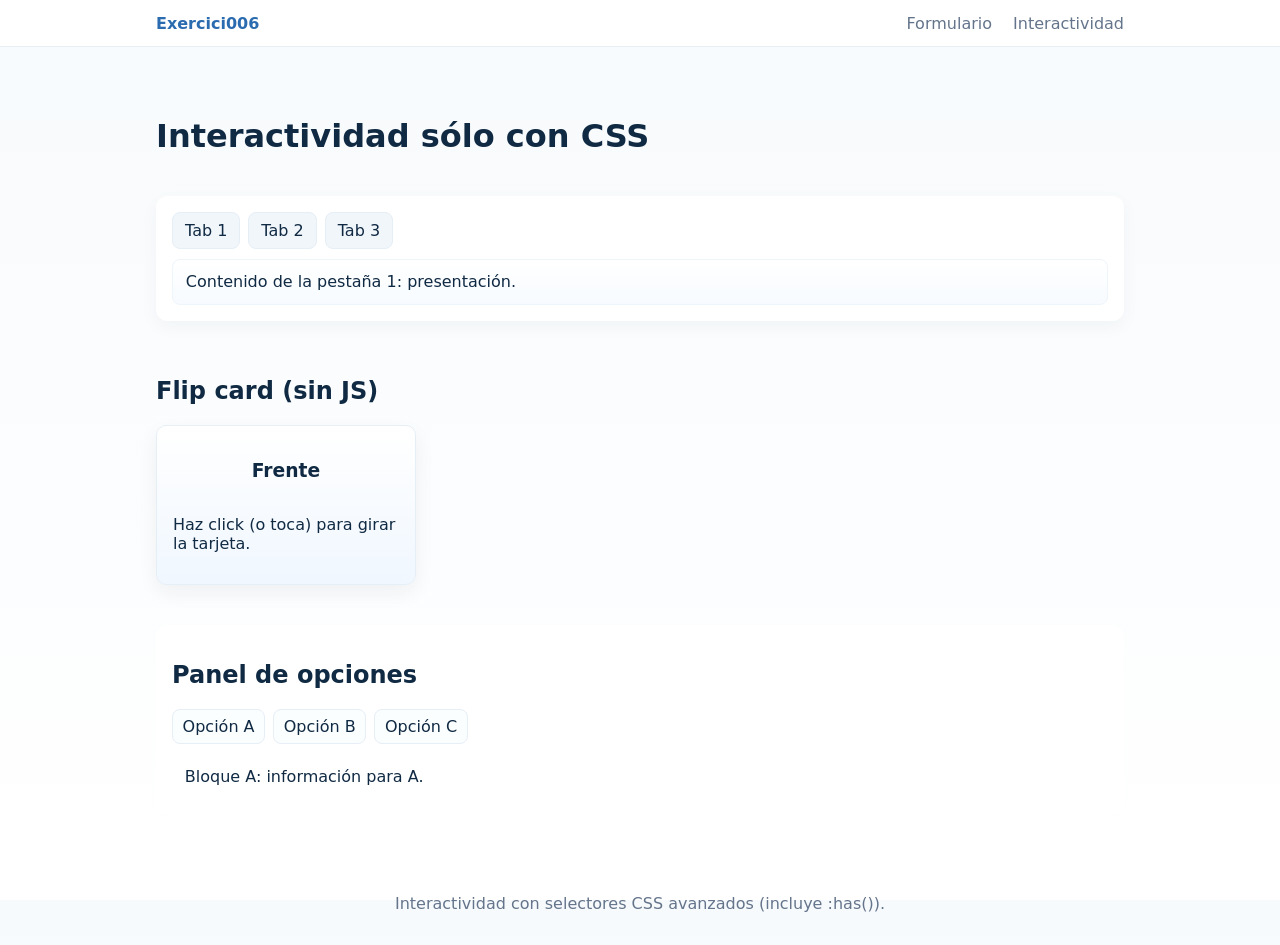
==== interaccio.html @ 00500968 "." ====
<!doctype html>
<html lang="es">
<head>
  <meta charset="utf-8" />
  <meta name="viewport" content="width=device-width,initial-scale=1" />
  <title>Exercici006 · Interacció CSS</title>
  <link rel="stylesheet" href="estils.css">
</head>
<body id="pagina-interaccio">
  <header class="navbar sticky">
    <nav class="container-flex">
      <a class="brand" href="#">Exercici006</a>

      <!-- Toggle móvil: checkbox oculto -->
      <input id="menu-toggle" type="checkbox" class="menu-checkbox" />
      <label for="menu-toggle" class="hamburger" aria-hidden="true">
        <span></span><span></span><span></span>
      </label>

      <div class="nav-links responsive-menu">
        <a href="index.html">Formulario</a>
        <a href="interaccio.html">Interactividad</a>
      </div>
    </nav>
  </header>

  <main class="container">
    <h1>Interactividad sólo con CSS</h1>

    <!-- PESTAÑAS (tabs) con radios -->
    <section class="tabs">
      <input type="radio" id="tab1" name="tab" checked>
      <input type="radio" id="tab2" name="tab">
      <input type="radio" id="tab3" name="tab">

      <div class="tab-buttons">
        <label for="tab1" class="tab-btn">Tab 1</label>
        <label for="tab2" class="tab-btn">Tab 2</label>
        <label for="tab3" class="tab-btn">Tab 3</label>
      </div>

      <div class="tab-contents">
        <div class="content content-1">Contenido de la pestaña 1: presentación.</div>
        <div class="content content-2">Contenido de la pestaña 2: información adicional.</div>
        <div class="content content-3">Contenido de la pestaña 3: recursos y enlaces.</div>
      </div>
    </section>

    <!-- Flip-card controlada por checkbox -->
    <section class="interactive-block">
      <h2>Flip card (sin JS)</h2>
      <input type="checkbox" id="flip" class="flip-checkbox">
      <label for="flip" class="flip-area">
        <div class="card">
          <div class="card-face card-front">
            <h3>Frente</h3>
            <p>Haz click (o toca) para girar la tarjeta.</p>
          </div>
          <div class="card-face card-back">
            <h3>Reverso</h3>
            <p>Contenido alternativo mostrado con CSS :checked.</p>
          </div>
        </div>
      </label>
    </section>

    <!-- Panel de opciones con radios (ejemplo extra) -->
    <section class="options-panel">
      <h2>Panel de opciones</h2>
      <input type="radio" name="opt" id="opt1" checked>
      <input type="radio" name="opt" id="opt2">
      <input type="radio" name="opt" id="opt3">

      <div class="opt-buttons">
        <label for="opt1">Opción A</label>
        <label for="opt2">Opción B</label>
        <label for="opt3">Opción C</label>
      </div>

      <div class="opt-contents">
        <div class="opt content-a">Bloque A: información para A.</div>
        <div class="opt content-b">Bloque B: información para B.</div>
        <div class="opt content-c">Bloque C: información para C.</div>
      </div>
    </section>

  </main>

  <footer class="footer">
    <p>Interactividad con selectores CSS avanzados (incluye :has()).</p>
  </footer>
</body>
</html>
---- estils.css ----
/* RESET y variables */
:root{
  --accent:#2b6cb0;
  --accent-2:#285e61;
  --muted:#64748b;
  --bg:#f7fafc;
  --card:#ffffff;
  --danger:#e53e3e;
  --success:#2f855a;
  --radius:10px;
}

*{box-sizing:border-box}
html,body{height:100%}
body{
  margin:0;
  font-family:system-ui,-apple-system,"Segoe UI",Roboto,"Helvetica Neue",Arial;
  background:linear-gradient(180deg,var(--bg),#fff);
  color:#102a43;
  -webkit-font-smoothing:antialiased;
}

/* Layout principal con Flexbox */
.container{
  max-width:1000px;
  margin:2rem auto;
  padding:1rem;
  display:flex;
  flex-direction:column;
  gap:1.25rem;
}

/* Navbar */
.navbar{
  background:var(--card);
  border-bottom:1px solid #e6eef6;
  position:sticky;
  top:0;
  z-index:50;
}
.container-flex{
  display:flex;
  align-items:center;
  justify-content:space-between;
  gap:1rem;
  padding:0.85rem 1rem;
  max-width:1000px;
  margin:0 auto;
}
.brand{font-weight:700;color:var(--accent);text-decoration:none;}
.nav-links a{margin-left:1rem;color:var(--muted);text-decoration:none}

/* HAMBURGER (móvil) */
.menu-checkbox{display:none}
.hamburger{display:none; cursor:pointer; width:36px; height:24px; position:relative}
.hamburger span{display:block;height:3px;background:#123; margin:5px 0;border-radius:2px;transition:0.3s}

/* Responsive menu show/hide via checkbox */
.responsive-menu{
  transition:transform .35s ease,opacity .35s ease;
}
.menu-checkbox:checked ~ .responsive-menu{
  transform:none;
  opacity:1;
}

/* FORMULARIO */
.formulario{
  display:flex;
  flex-direction:column;
  gap:1rem;
  background:var(--card);
  padding:1.25rem;
  border-radius:var(--radius);
  box-shadow:0 4px 12px rgba(16,42,67,0.06);
}

/* campos básicos */
.field{display:flex;flex-direction:column;gap:.35rem}
.field span{font-size:.95rem;color:var(--muted)}
input[type="text"],
input[type="email"],
input[type="tel"],
input[type="number"],
input[type="date"],
input[type="time"],
select,
textarea{
  padding:.6rem .75rem;
  border:1px solid #dbe7f3;
  border-radius:8px;
  outline:none;
  transition:box-shadow .25s ease, border-color .25s ease, transform .15s ease;
  background:linear-gradient(180deg,#fff,#fbfdff);
}

/* :focus con transición animada obligatoria */
input:focus, select:focus, textarea:focus{
  box-shadow:0 6px 18px rgba(43,108,176,0.12);
  border-color:var(--accent);
  transform:translateY(-2px) scale(1.001);
}

/* valid/invalid states: al menos 3 campos con visual */
input:required:invalid, select:required:invalid{
  border-color:var(--danger);
  box-shadow:0 0 0 4px rgba(229,62,62,0.06);
}
input:required:valid, select:required:valid{
  border-color:var(--success);
  box-shadow:0 0 0 4px rgba(47,133,90,0.06);
}

/* placeholder sutil */
input::placeholder, textarea::placeholder{color:#9aa9b8;font-size:.95rem}

/* color & range personalizados */
.color-field input[type="color"]{
  width:56px;height:40px;padding:2px;border-radius:8px;border:none;cursor:pointer;
}
.range-field{display:flex;align-items:center;gap:.6rem}
.range-field input[type="range"]{flex:1}
.range-field .range-value{min-width:32px;text-align:center;color:var(--muted);font-weight:600}

/* Fieldset legend */
.fieldset{padding:.6rem;border:1px dashed #e6eef6;border-radius:8px}
.fieldset legend{font-weight:600;color:var(--muted)}

/* CHECKBOX y RADIO personalizados: ocultar el input y dibujar con pseudo */
.checkbox, .radio{
  display:flex;align-items:center;gap:.6rem;cursor:pointer;margin:.25rem 0;
  user-select:none;
}
.checkbox input, .radio input{position:absolute;opacity:0;pointer-events:none}

/* custom box for checkbox */
.checkbox .custom-check{
  width:20px;height:20px;border-radius:4px;border:2px solid #b8c9dc;display:inline-block;position:relative;
  transition:all .18s ease;
}
.checkbox input:checked + .custom-check{
  background:linear-gradient(90deg,var(--accent),var(--accent-2));
  border-color:transparent;
  transform:scale(.98);
}
.checkbox .custom-check::after{
  content:"";position:absolute;left:4px;top:0;width:6px;height:12px;border:2px solid white;border-top:0;border-left:0;transform:rotate(40deg);opacity:0;
}
.checkbox input:checked + .custom-check::after{opacity:1}

/* custom for radio */
.radio .custom-radio{
  width:18px;height:18px;border-radius:50%;border:2px solid #b8c9dc;display:inline-block;position:relative;
  transition:all .18s ease;
}
.radio input:checked + .custom-radio{
  background:#fff;
  box-shadow:inset 0 0 0 4px var(--accent);
}

/* TEXTAREA */
textarea{resize:vertical;min-height:80px}

/* botones */
.botones{display:flex;gap:.75rem;margin-top:.5rem}
.btn{padding:.6rem .95rem;border-radius:10px;border:1px solid transparent;cursor:pointer;transition:transform .12s ease, box-shadow .12s ease}
.btn:hover{transform:translateY(-3px);box-shadow:0 8px 20px rgba(16,42,67,.08)}
.btn.primary{background:var(--accent);color:#fff}
.btn.ghost{background:transparent;border-color:#dbe7f3;color:var(--muted)}

/* Footer */
.footer{max-width:1000px;margin:1rem auto;padding:1rem;text-align:center;color:var(--muted)}

/* --- INTERACCIO (Pestañas y uso de :has()) --- */
.tabs{background:var(--card);padding:1rem;border-radius:12px;box-shadow:0 6px 18px rgba(16,42,67,.04)}
.tabs input[type="radio"]{display:none}

/* botones de pestañas */
.tab-buttons{display:flex;gap:.5rem;margin-bottom:.6rem}
.tab-btn{
  padding:.5rem .75rem;border-radius:8px;background:#f1f6fb;border:1px solid #e6eef6;cursor:pointer;transition:all .18s;
}
.tab-btn:hover{transform:translateY(-3px)}
/* Contenidos: por defecto ocultos */
.tab-contents .content{display:none;padding:.8rem;border-radius:8px;background:linear-gradient(180deg,#fff,#f7fbff);border:1px solid #eef5fb}

/* Mostrar contenido según :has() (cumple requisito) */
#pagina-interaccio:has(#tab1:checked) .content-1{display:block}
#pagina-interaccio:has(#tab2:checked) .content-2{display:block}
#pagina-interaccio:has(#tab3:checked) .content-3{display:block}

/* FLIP CARD */
.interactive-block{margin-top:1rem}
.flip-checkbox{display:none}
.flip-area{display:inline-block;cursor:pointer;perspective:1000px}
.card{width:260px;height:160px;position:relative;transform-style:preserve-3d;transition:transform .7s cubic-bezier(.2,.8,.2,1)}
/* estado por defecto */
.flip-checkbox:checked + .flip-area .card{transform:rotateY(180deg)}
.card-face{position:absolute;inset:0;border-radius:10px;display:flex;flex-direction:column;align-items:center;justify-content:center;padding:1rem;backface-visibility:hidden;box-shadow:0 8px 20px rgba(16,42,67,.06)}
.card-front{background:linear-gradient(180deg,#fff,#f0f7ff);border:1px solid #e6eef6}
.card-back{background:linear-gradient(180deg,#f8fff9,#ecffef);border:1px solid #e6f6ee;transform:rotateY(180deg)}

/* PANEL DE OPCIONES (radio + contenidos con selectores de hermanos) */
.options-panel{margin-top:1rem;background:var(--card);padding:1rem;border-radius:12px}
.options-panel input[type="radio"]{display:none}
.opt-buttons{display:flex;gap:.5rem;margin-bottom:.6rem}
.opt-buttons label{padding:.45rem .6rem;border-radius:8px;background:#fbfeff;border:1px solid #e6eef6;cursor:pointer}
#opt1:checked ~ .opt-contents .content-a,
#opt2:checked ~ .opt-contents .content-b,
#opt3:checked ~ .opt-contents .content-c{
  display:block;
}
.opt-contents .opt{display:none;padding:.8rem;border-radius:8px;background:#fff}

/* TRANSICIONES: mínimo 5 elementos con transition (hover, focus, checked...) ya aplicadas arriba */

/* RESPONSIVE (móvil) */
@media (max-width:700px){
  .container{padding:.75rem}
  .nav-links{display:none}
  .hamburger{display:block}
  .hamburger span{background:var(--muted)}
  /* menú móvil: cuando checkbox está checked mostramos el menú */
  .menu-checkbox:checked ~ .responsive-menu{
    display:block;
    position:absolute;left:1rem;right:1rem;top:64px;background:var(--card);padding:1rem;border-radius:10px;box-shadow:0 12px 36px rgba(16,42,67,.12)
  }

  /* layout form: campos apilados (ya lo están) */
}

/* Extra: mejor visual range value actualización con CSS puro (no dynamic) -> muestra el valor del atributo value en HTML si se quiere */
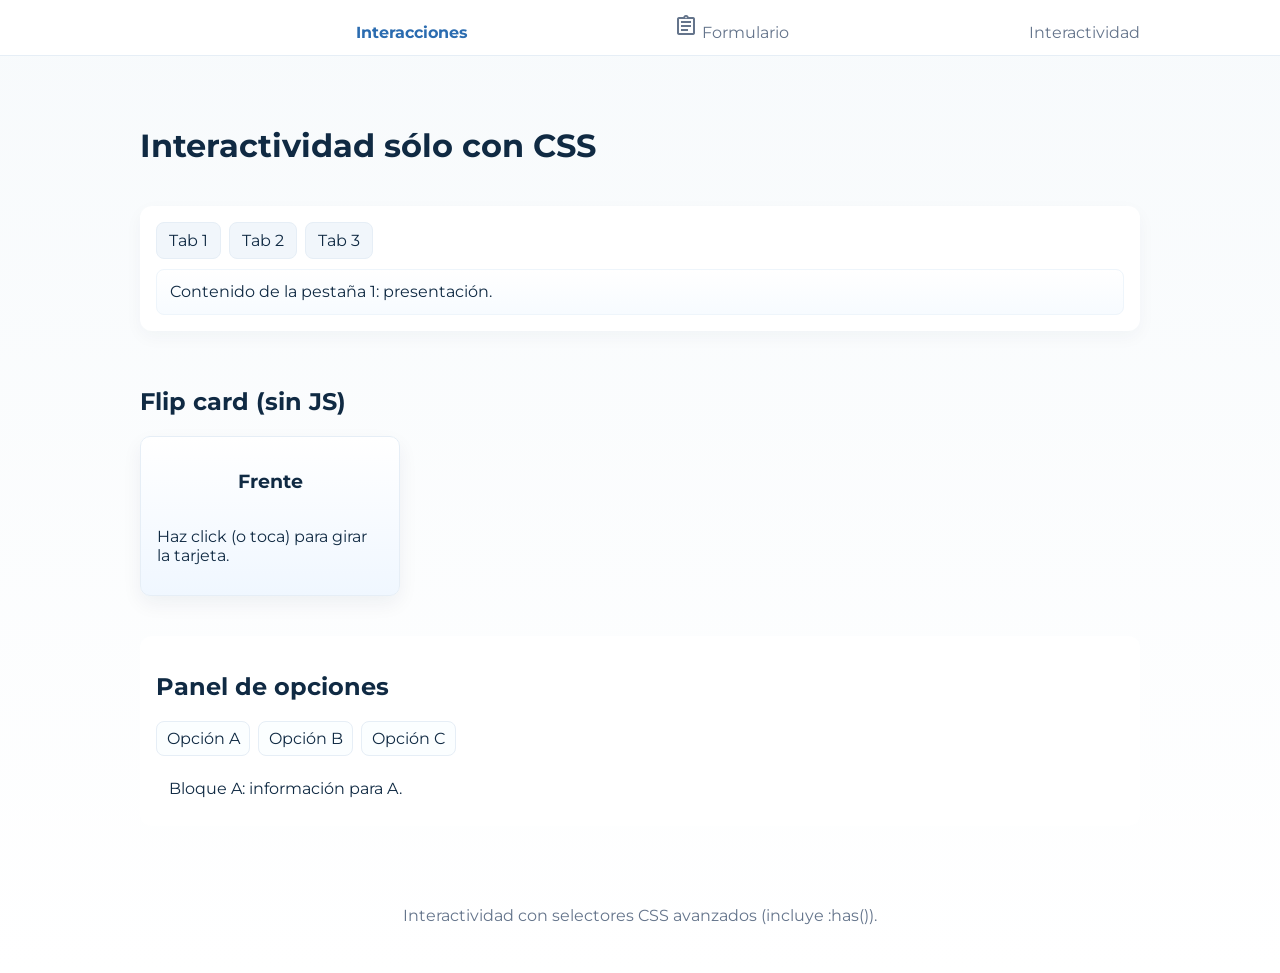
==== commit 1825c53d: "." ====
--- a/interaccio.html
+++ b/interaccio.html
@@ -4,22 +4,31 @@
   <meta charset="utf-8" />
   <meta name="viewport" content="width=device-width,initial-scale=1" />
   <title>Exercici006 · Interacció CSS</title>
+  <link rel="preconnect" href="https://fonts.gstatic.com" crossorigin>
+  <link href="https://fonts.googleapis.com/css2?family=Montserrat:wght@400;700&family=Roboto:wght@300;400&display=swap" rel="stylesheet">
+  <link href="https://fonts.googleapis.com/icon?family=Material+Icons+Outlined" rel="stylesheet">
   <link rel="stylesheet" href="estils.css">
 </head>
 <body id="pagina-interaccio">
   <header class="navbar sticky">
     <nav class="container-flex">
-      <a class="brand" href="#">Exercici006</a>
+      <a class="brand" href="#">
+        <span class="material-icons-outlined">animation</span>Interacciones
+      </a>
 
-      <!-- Toggle móvil: checkbox oculto -->
+  
       <input id="menu-toggle" type="checkbox" class="menu-checkbox" />
-      <label for="menu-toggle" class="hamburger" aria-hidden="true">
+      <label for="menu-toggle" class="menu_pequeño" aria-hidden="true">
         <span></span><span></span><span></span>
       </label>
 
       <div class="nav-links responsive-menu">
-        <a href="index.html">Formulario</a>
-        <a href="interaccio.html">Interactividad</a>
+        <a href="index.html">
+          <span class="material-icons-outlined">assignment</span> Formulario
+        </a>
+        <a href="interaccio.html">
+          <span class="material-icons-outlined">animation</span> Interactividad
+        </a>
       </div>
     </nav>
   </header>
@@ -27,7 +36,6 @@
   <main class="container">
     <h1>Interactividad sólo con CSS</h1>
 
-    <!-- PESTAÑAS (tabs) con radios -->
     <section class="tabs">
       <input type="radio" id="tab1" name="tab" checked>
       <input type="radio" id="tab2" name="tab">
@@ -46,7 +54,6 @@
       </div>
     </section>
 
-    <!-- Flip-card controlada por checkbox -->
     <section class="interactive-block">
       <h2>Flip card (sin JS)</h2>
       <input type="checkbox" id="flip" class="flip-checkbox">
@@ -64,7 +71,6 @@
       </label>
     </section>
 
-    <!-- Panel de opciones con radios (ejemplo extra) -->
     <section class="options-panel">
       <h2>Panel de opciones</h2>
       <input type="radio" name="opt" id="opt1" checked>
--- a/estils.css
+++ b/estils.css
@@ -1,83 +1,119 @@
 /* RESET y variables */
-:root{
-  --accent:#2b6cb0;
-  --accent-2:#285e61;
-  --muted:#64748b;
-  --bg:#f7fafc;
-  --card:#ffffff;
-  --danger:#e53e3e;
-  --success:#2f855a;
-  --radius:10px;
-}
-
-*{box-sizing:border-box}
-html,body{height:100%}
-body{
-  margin:0;
-  font-family:system-ui,-apple-system,"Segoe UI",Roboto,"Helvetica Neue",Arial;
-  background:linear-gradient(180deg,var(--bg),#fff);
-  color:#102a43;
-  -webkit-font-smoothing:antialiased;
+:root {
+  --accent: #2b6cb0;
+  --accent-2: #285e61;
+  --muted: #64748b; 
+  --bg: #f7fafc;
+  --card: #ffffff;
+  --danger: #e53e3e;
+  --success: #2f855a;
+  --radius: 10px;
+}
+
+
+body {
+  margin: 0;
+  font-family: 'Montserrat', sans-serif;  
+  background: linear-gradient(180deg, var(--bg), #fff);
+  color: #102a43;
 }
 
 /* Layout principal con Flexbox */
-.container{
-  max-width:1000px;
-  margin:2rem auto;
-  padding:1rem;
-  display:flex;
-  flex-direction:column;
-  gap:1.25rem;
+.container {
+  max-width: 1000px;
+  margin: 2rem auto;
+  padding: 1rem;
+  display: flex;
+  flex-direction: column;
+  gap: 1.25rem;
 }
 
 /* Navbar */
-.navbar{
-  background:var(--card);
-  border-bottom:1px solid #e6eef6;
-  position:sticky;
-  top:0;
-  z-index:50;
-}
-.container-flex{
-  display:flex;
-  align-items:center;
-  justify-content:space-between;
-  gap:1rem;
-  padding:0.85rem 1rem;
-  max-width:1000px;
-  margin:0 auto;
-}
-.brand{font-weight:700;color:var(--accent);text-decoration:none;}
-.nav-links a{margin-left:1rem;color:var(--muted);text-decoration:none}
-
-/* HAMBURGER (móvil) */
-.menu-checkbox{display:none}
-.hamburger{display:none; cursor:pointer; width:36px; height:24px; position:relative}
-.hamburger span{display:block;height:3px;background:#123; margin:5px 0;border-radius:2px;transition:0.3s}
+.navbar {
+  background: var(--card);
+  border-bottom: 1px solid #e6eef6;
+  position: sticky;
+  top: 0;
+  z-index: 50;
+}
+
+.container-flex {
+  display: flex;
+  align-items: center;
+  justify-content: space-between;
+  gap: 1rem;
+  padding: 0.85rem 1rem;
+  max-width: 1000px;
+  margin: 0 auto;
+}
+
+.brand {
+  font-weight: 700;
+  color: var(--accent);
+  text-decoration: none;
+}
+
+.nav-links a {
+  margin-left: 1rem;
+  color: var(--muted);
+  text-decoration: none
+}
+
+/* menu_pequeño (móvil) */
+.menu-checkbox {
+  display: none
+}
+
+.menu_pequeño {
+  display: none;
+  cursor: pointer;
+  width: 36px;
+  height: 24px;
+  position: relative
+}
+
+.menu_pequeño span {
+  display: block;
+  height: 3px;
+  background: #123;
+  margin: 5px 0;
+  border-radius: 2px;
+  transition: 0.3s
+}
 
 /* Responsive menu show/hide via checkbox */
-.responsive-menu{
-  transition:transform .35s ease,opacity .35s ease;
-}
-.menu-checkbox:checked ~ .responsive-menu{
-  transform:none;
-  opacity:1;
+.responsive-menu {
+  transition: transform .35s ease, opacity .35s ease;
+}
+
+.menu-checkbox:checked~.responsive-menu {
+  transform: none;
+  opacity: 1;
 }
 
 /* FORMULARIO */
-.formulario{
-  display:flex;
-  flex-direction:column;
-  gap:1rem;
-  background:var(--card);
-  padding:1.25rem;
-  border-radius:var(--radius);
-  box-shadow:0 4px 12px rgba(16,42,67,0.06);
+.formulario {
+  display: flex;
+  flex-direction: column;
+  gap: 1rem;
+  background: var(--card);
+  padding: 1.25rem;
+  border-radius: var(--radius);
+  box-shadow: 0 4px 12px rgba(16, 42, 67, 0.06);
 }
 
 /* campos básicos */
-.field{display:flex;flex-direction:column;gap:.35rem}
-.field span{font-size:.95rem;color:var(--muted)}
+.field {
+  display: flex;
+  flex-direction: column;
+  gap: .35rem
+}
+
+.field span {
+  font-size: .95rem;
+  color: var(--muted)
+}
+
 input[type="text"],
 input[type="email"],
 input[type="tel"],
@@ -85,148 +121,388 @@
 input[type="date"],
 input[type="time"],
 select,
-textarea{
-  padding:.6rem .75rem;
-  border:1px solid #dbe7f3;
-  border-radius:8px;
-  outline:none;
-  transition:box-shadow .25s ease, border-color .25s ease, transform .15s ease;
-  background:linear-gradient(180deg,#fff,#fbfdff);
+textarea {
+  padding: .6rem .75rem;
+  border: 1px solid #dbe7f3;
+  border-radius: 8px;
+  outline: none;
+  transition: box-shadow .25s ease, border-color .25s ease, transform .15s ease;
+  background: linear-gradient(180deg, #fff, #fbfdff);
+}
+
+.field .error {
+  display: none;
+  color: var(--danger);
+  font-size: 0.85rem;
+  margin-top: 5px;
+}
+
+.field input[type="email"]:user-invalid ~ .error {
+  display: block;
 }
 
 /* :focus con transición animada obligatoria */
-input:focus, select:focus, textarea:focus{
-  box-shadow:0 6px 18px rgba(43,108,176,0.12);
-  border-color:var(--accent);
-  transform:translateY(-2px) scale(1.001);
+input:focus,
+select:focus,
+textarea:focus {
+  box-shadow: 0 6px 18px rgba(43, 108, 176, 0.12);
+  border-color: var(--accent);
+  transform: translateY(-2px) scale(1.001);
 }
 
 /* valid/invalid states: al menos 3 campos con visual */
-input:required:invalid, select:required:invalid{
-  border-color:var(--danger);
-  box-shadow:0 0 0 4px rgba(229,62,62,0.06);
-}
-input:required:valid, select:required:valid{
-  border-color:var(--success);
-  box-shadow:0 0 0 4px rgba(47,133,90,0.06);
+input:required:invalid,
+select:required:invalid {
+  border-color: var(--danger);
+  box-shadow: 0 0 0 4px rgba(229, 62, 62, 0.06);
+}
+
+input:required:valid,
+select:required:valid {
+  border-color: var(--success);
+  box-shadow: 0 0 0 4px rgba(47, 133, 90, 0.06);
 }
 
 /* placeholder sutil */
-input::placeholder, textarea::placeholder{color:#9aa9b8;font-size:.95rem}
+input::placeholder,
+textarea::placeholder {
+  color: #9aa9b8;
+  font-size: .95rem
+}
 
 /* color & range personalizados */
-.color-field input[type="color"]{
-  width:56px;height:40px;padding:2px;border-radius:8px;border:none;cursor:pointer;
-}
-.range-field{display:flex;align-items:center;gap:.6rem}
-.range-field input[type="range"]{flex:1}
-.range-field .range-value{min-width:32px;text-align:center;color:var(--muted);font-weight:600}
+.color-field input[type="color"] {
+  width: 56px;
+  height: 40px;
+  padding: 2px;
+  border-radius: 8px;
+  border: none;
+  cursor: pointer;
+}
+
+.range-field {
+  display: flex;
+  align-items: center;
+  gap: .6rem
+}
+
+.range-field input[type="range"] {
+  flex: 1
+}
+
+.range-field .range-value {
+  min-width: 32px;
+  text-align: center;
+  color: var(--muted);
+  font-weight: 600
+}
 
 /* Fieldset legend */
-.fieldset{padding:.6rem;border:1px dashed #e6eef6;border-radius:8px}
-.fieldset legend{font-weight:600;color:var(--muted)}
+.fieldset {
+  padding: .6rem;
+  border: 1px dashed #e6eef6;
+  border-radius: 8px
+}
+
+.fieldset legend {
+  font-weight: 600;
+  color: var(--muted)
+}
 
 /* CHECKBOX y RADIO personalizados: ocultar el input y dibujar con pseudo */
-.checkbox, .radio{
-  display:flex;align-items:center;gap:.6rem;cursor:pointer;margin:.25rem 0;
-  user-select:none;
-}
-.checkbox input, .radio input{position:absolute;opacity:0;pointer-events:none}
+.checkbox,
+.radio {
+  display: flex;
+  align-items: center;
+  gap: .6rem;
+  cursor: pointer;
+  margin: .25rem 0;
+  user-select: none;
+}
+
+.checkbox input,
+.radio input {
+  position: absolute;
+  opacity: 0;
+  pointer-events: none
+}
 
 /* custom box for checkbox */
-.checkbox .custom-check{
-  width:20px;height:20px;border-radius:4px;border:2px solid #b8c9dc;display:inline-block;position:relative;
-  transition:all .18s ease;
-}
-.checkbox input:checked + .custom-check{
-  background:linear-gradient(90deg,var(--accent),var(--accent-2));
-  border-color:transparent;
-  transform:scale(.98);
-}
-.checkbox .custom-check::after{
-  content:"";position:absolute;left:4px;top:0;width:6px;height:12px;border:2px solid white;border-top:0;border-left:0;transform:rotate(40deg);opacity:0;
-}
-.checkbox input:checked + .custom-check::after{opacity:1}
+.checkbox .custom-check {
+  width: 20px;
+  height: 20px;
+  border-radius: 4px;
+  border: 2px solid #b8c9dc;
+  display: inline-block;
+  position: relative;
+  transition: all .18s ease;
+}
+
+.checkbox input:checked+.custom-check {
+  background: linear-gradient(90deg, var(--accent), var(--accent-2));
+  border-color: transparent;
+  transform: scale(.98);
+}
+
+.checkbox .custom-check::after {
+  content: "";
+  position: absolute;
+  left: 4px;
+  top: 0;
+  width: 6px;
+  height: 12px;
+  border: 2px solid white;
+  border-top: 0;
+  border-left: 0;
+  transform: rotate(40deg);
+  opacity: 0;
+}
+
+.checkbox input:checked+.custom-check::after {
+  opacity: 1
+}
 
 /* custom for radio */
-.radio .custom-radio{
-  width:18px;height:18px;border-radius:50%;border:2px solid #b8c9dc;display:inline-block;position:relative;
-  transition:all .18s ease;
-}
-.radio input:checked + .custom-radio{
-  background:#fff;
-  box-shadow:inset 0 0 0 4px var(--accent);
+.radio .custom-radio {
+  width: 18px;
+  height: 18px;
+  border-radius: 50%;
+  border: 2px solid #b8c9dc;
+  display: inline-block;
+  position: relative;
+  transition: all .18s ease;
+}
+
+.radio input:checked+.custom-radio {
+  background: #fff;
+  box-shadow: inset 0 0 0 4px var(--accent);
 }
 
 /* TEXTAREA */
-textarea{resize:vertical;min-height:80px}
+textarea {
+  resize: vertical;
+  min-height: 80px
+}
 
 /* botones */
-.botones{display:flex;gap:.75rem;margin-top:.5rem}
-.btn{padding:.6rem .95rem;border-radius:10px;border:1px solid transparent;cursor:pointer;transition:transform .12s ease, box-shadow .12s ease}
-.btn:hover{transform:translateY(-3px);box-shadow:0 8px 20px rgba(16,42,67,.08)}
-.btn.primary{background:var(--accent);color:#fff}
-.btn.ghost{background:transparent;border-color:#dbe7f3;color:var(--muted)}
+.botones {
+  display: flex;
+  gap: .75rem;
+  margin-top: .5rem
+}
+
+.btn {
+  padding: .6rem .95rem;
+  border-radius: 10px;
+  border: 1px solid transparent;
+  cursor: pointer;
+  transition: transform .12s ease, box-shadow .12s ease
+}
+
+.btn:hover {
+  transform: translateY(-3px);
+  box-shadow: 0 8px 20px rgba(16, 42, 67, .08)
+}
+
+.btn.primary {
+  background: var(--accent);
+  color: #fff
+}
+
+.btn.ghost {
+  background: transparent;
+  border-color: #dbe7f3;
+  color: var(--muted)
+}
 
 /* Footer */
-.footer{max-width:1000px;margin:1rem auto;padding:1rem;text-align:center;color:var(--muted)}
+.footer {
+  max-width: 1000px;
+  margin: 1rem auto;
+  padding: 1rem;
+  text-align: center;
+  color: var(--muted)
+}
 
 /* --- INTERACCIO (Pestañas y uso de :has()) --- */
-.tabs{background:var(--card);padding:1rem;border-radius:12px;box-shadow:0 6px 18px rgba(16,42,67,.04)}
-.tabs input[type="radio"]{display:none}
+.tabs {
+  background: var(--card);
+  padding: 1rem;
+  border-radius: 12px;
+  box-shadow: 0 6px 18px rgba(16, 42, 67, .04)
+}
+
+.tabs input[type="radio"] {
+  display: none
+}
 
 /* botones de pestañas */
-.tab-buttons{display:flex;gap:.5rem;margin-bottom:.6rem}
-.tab-btn{
-  padding:.5rem .75rem;border-radius:8px;background:#f1f6fb;border:1px solid #e6eef6;cursor:pointer;transition:all .18s;
-}
-.tab-btn:hover{transform:translateY(-3px)}
+.tab-buttons {
+  display: flex;
+  gap: .5rem;
+  margin-bottom: .6rem
+}
+
+.tab-btn {
+  padding: .5rem .75rem;
+  border-radius: 8px;
+  background: #f1f6fb;
+  border: 1px solid #e6eef6;
+  cursor: pointer;
+  transition: all .18s;
+}
+
+.tab-btn:hover {
+  transform: translateY(-3px)
+}
+
 /* Contenidos: por defecto ocultos */
-.tab-contents .content{display:none;padding:.8rem;border-radius:8px;background:linear-gradient(180deg,#fff,#f7fbff);border:1px solid #eef5fb}
+.tab-contents .content {
+  display: none;
+  padding: .8rem;
+  border-radius: 8px;
+  background: linear-gradient(180deg, #fff, #f7fbff);
+  border: 1px solid #eef5fb
+}
 
 /* Mostrar contenido según :has() (cumple requisito) */
-#pagina-interaccio:has(#tab1:checked) .content-1{display:block}
-#pagina-interaccio:has(#tab2:checked) .content-2{display:block}
-#pagina-interaccio:has(#tab3:checked) .content-3{display:block}
+#pagina-interaccio:has(#tab1:checked) .content-1 {
+  display: block
+}
+
+#pagina-interaccio:has(#tab2:checked) .content-2 {
+  display: block
+}
+
+#pagina-interaccio:has(#tab3:checked) .content-3 {
+  display: block
+}
 
 /* FLIP CARD */
-.interactive-block{margin-top:1rem}
-.flip-checkbox{display:none}
-.flip-area{display:inline-block;cursor:pointer;perspective:1000px}
-.card{width:260px;height:160px;position:relative;transform-style:preserve-3d;transition:transform .7s cubic-bezier(.2,.8,.2,1)}
+.interactive-block {
+  margin-top: 1rem
+}
+
+.flip-checkbox {
+  display: none
+}
+
+.flip-area {
+  display: inline-block;
+  cursor: pointer;
+  perspective: 1000px
+}
+
+.card {
+  width: 260px;
+  height: 160px;
+  position: relative;
+  transform-style: preserve-3d;
+  transition: transform .7s cubic-bezier(.2, .8, .2, 1)
+}
+
 /* estado por defecto */
-.flip-checkbox:checked + .flip-area .card{transform:rotateY(180deg)}
-.card-face{position:absolute;inset:0;border-radius:10px;display:flex;flex-direction:column;align-items:center;justify-content:center;padding:1rem;backface-visibility:hidden;box-shadow:0 8px 20px rgba(16,42,67,.06)}
-.card-front{background:linear-gradient(180deg,#fff,#f0f7ff);border:1px solid #e6eef6}
-.card-back{background:linear-gradient(180deg,#f8fff9,#ecffef);border:1px solid #e6f6ee;transform:rotateY(180deg)}
+.flip-checkbox:checked+.flip-area .card {
+  transform: rotateY(180deg)
+}
+
+.card-face {
+  position: absolute;
+  inset: 0;
+  border-radius: 10px;
+  display: flex;
+  flex-direction: column;
+  align-items: center;
+  justify-content: center;
+  padding: 1rem;
+  backface-visibility: hidden;
+  box-shadow: 0 8px 20px rgba(16, 42, 67, .06)
+}
+
+.card-front {
+  background: linear-gradient(180deg, #fff, #f0f7ff);
+  border: 1px solid #e6eef6
+}
+
+.card-back {
+  background: linear-gradient(180deg, #f8fff9, #ecffef);
+  border: 1px solid #e6f6ee;
+  transform: rotateY(180deg)
+}
 
 /* PANEL DE OPCIONES (radio + contenidos con selectores de hermanos) */
-.options-panel{margin-top:1rem;background:var(--card);padding:1rem;border-radius:12px}
-.options-panel input[type="radio"]{display:none}
-.opt-buttons{display:flex;gap:.5rem;margin-bottom:.6rem}
-.opt-buttons label{padding:.45rem .6rem;border-radius:8px;background:#fbfeff;border:1px solid #e6eef6;cursor:pointer}
-#opt1:checked ~ .opt-contents .content-a,
-#opt2:checked ~ .opt-contents .content-b,
-#opt3:checked ~ .opt-contents .content-c{
-  display:block;
-}
-.opt-contents .opt{display:none;padding:.8rem;border-radius:8px;background:#fff}
+.options-panel {
+  margin-top: 1rem;
+  background: var(--card);
+  padding: 1rem;
+  border-radius: 12px
+}
+
+.options-panel input[type="radio"] {
+  display: none
+}
+
+.opt-buttons {
+  display: flex;
+  gap: .5rem;
+  margin-bottom: .6rem
+}
+
+.opt-buttons label {
+  padding: .45rem .6rem;
+  border-radius: 8px;
+  background: #fbfeff;
+  border: 1px solid #e6eef6;
+  cursor: pointer
+}
+
+#opt1:checked~.opt-contents .content-a,
+#opt2:checked~.opt-contents .content-b,
+#opt3:checked~.opt-contents .content-c {
+  display: block;
+}
+
+.opt-contents .opt {
+  display: none;
+  padding: .8rem;
+  border-radius: 8px;
+  background: #fff
+}
 
 /* TRANSICIONES: mínimo 5 elementos con transition (hover, focus, checked...) ya aplicadas arriba */
 
 /* RESPONSIVE (móvil) */
-@media (max-width:700px){
-  .container{padding:.75rem}
-  .nav-links{display:none}
-  .hamburger{display:block}
-  .hamburger span{background:var(--muted)}
+@media (max-width:700px) {
+  .container {
+    padding: .75rem
+  }
+
+  .nav-links {
+    display: none
+  }
+
+  .menu_pequeño {
+    display: block
+  }
+
+  .menu_pequeño span {
+    background: var(--muted)
+  }
+
   /* menú móvil: cuando checkbox está checked mostramos el menú */
-  .menu-checkbox:checked ~ .responsive-menu{
-    display:block;
-    position:absolute;left:1rem;right:1rem;top:64px;background:var(--card);padding:1rem;border-radius:10px;box-shadow:0 12px 36px rgba(16,42,67,.12)
+  .menu-checkbox:checked~.responsive-menu {
+    display: block;
+    position: absolute;
+    left: 1rem;
+    right: 1rem;
+    top: 64px;
+    background: var(--card);
+    padding: 1rem;
+    border-radius: 10px;
+    box-shadow: 0 12px 36px rgba(16, 42, 67, .12)
   }
 
   /* layout form: campos apilados (ya lo están) */
 }
 
-/* Extra: mejor visual range value actualización con CSS puro (no dynamic) -> muestra el valor del atributo value en HTML si se quiere */
+/* Extra: mejor visual range value actualización con CSS puro (no dynamic) -> muestra el valor del atributo value en HTML si se quiere */
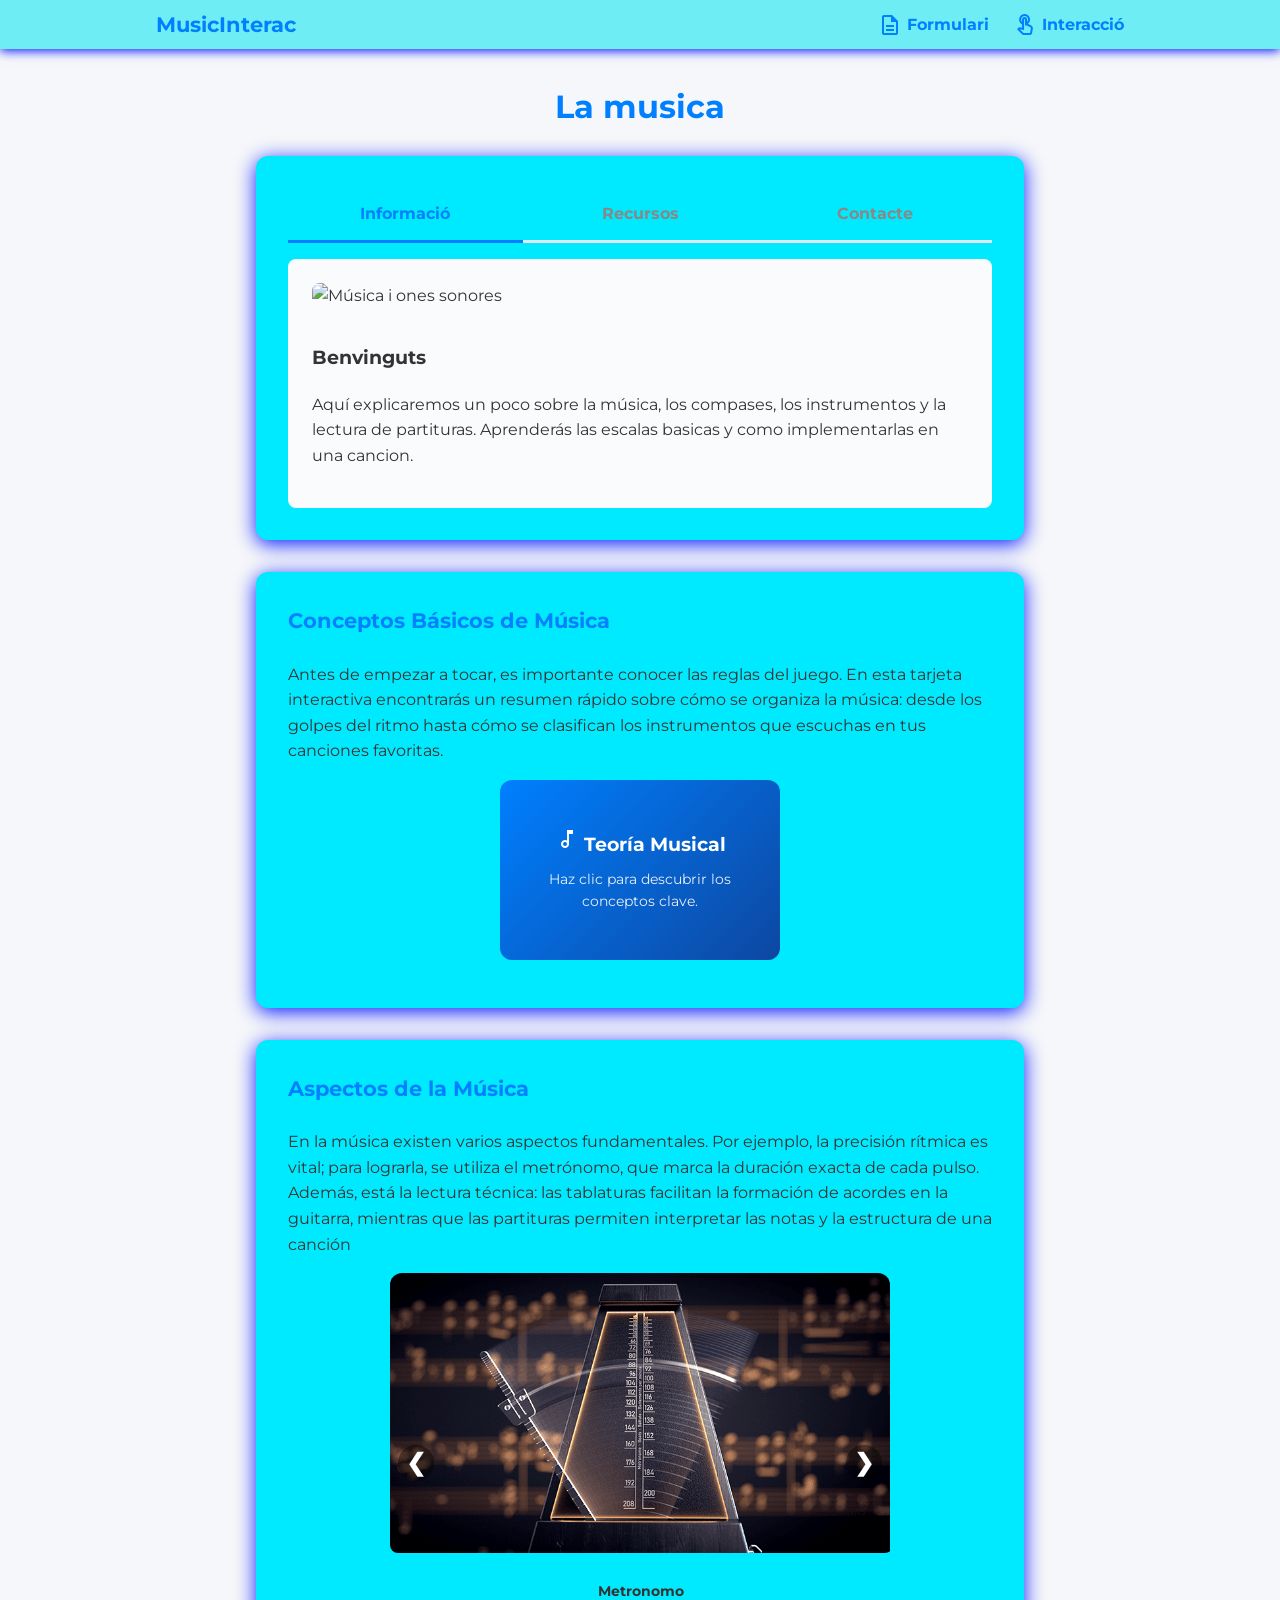
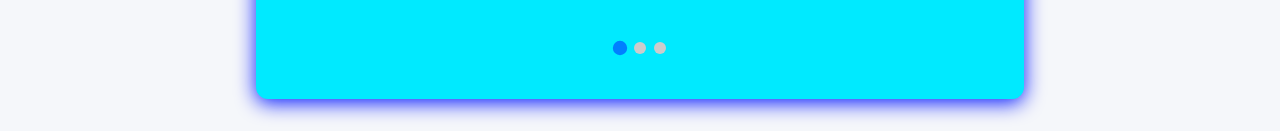
==== commit 1239f40a: "." ====
--- a/interaccio.html
+++ b/interaccio.html
@@ -1,99 +1,144 @@
-<!doctype html>
+<!DOCTYPE html>
 <html lang="es">
+
 <head>
-  <meta charset="utf-8" />
-  <meta name="viewport" content="width=device-width,initial-scale=1" />
-  <title>Exercici006 · Interacció CSS</title>
-  <link rel="preconnect" href="https://fonts.gstatic.com" crossorigin>
-  <link href="https://fonts.googleapis.com/css2?family=Montserrat:wght@400;700&family=Roboto:wght@300;400&display=swap" rel="stylesheet">
-  <link href="https://fonts.googleapis.com/icon?family=Material+Icons+Outlined" rel="stylesheet">
-  <link rel="stylesheet" href="estils.css">
+    <meta charset="UTF-8">
+    <meta name="viewport" content="width=device-width, initial-scale=1.0">
+    <title>Exercici 006 - Interacció</title>
+    <link href="https://fonts.googleapis.com/css2?family=Montserrat:wght@400;700&family=Roboto:wght@300;400&display=swap" rel="stylesheet">
+    <link href="https://fonts.googleapis.com/icon?family=Material+Icons+Outlined" rel="stylesheet">
+    <link rel="stylesheet" href="estils.css">
 </head>
+
 <body id="pagina-interaccio">
-  <header class="navbar sticky">
-    <nav class="container-flex">
-      <a class="brand" href="#">
-        <span class="material-icons-outlined">animation</span>Interacciones
-      </a>
+    <header class="navbar sticky">
+        <nav class="container-flex">
+            <a class="brand" href="#">MusicInterac</a>
+            <input id="menu-toggle" type="checkbox" class="menu-checkbox" />
+            <label for="menu-toggle" class="menu-icon">
+                <span></span><span></span><span></span>
+            </label>
+            <div class="nav-links">
+                <a href="index.html"><span class="material-icons-outlined">description</span> Formulari</a>
+                <a href="interaccio.html"><span class="material-icons-outlined">touch_app</span> Interacció</a>
+            </div>
+        </nav>
+    </header>
 
-  
-      <input id="menu-toggle" type="checkbox" class="menu-checkbox" />
-      <label for="menu-toggle" class="menu_pequeño" aria-hidden="true">
-        <span></span><span></span><span></span>
-      </label>
+    <main class="container">
+        <h1>La musica</h1>
 
-      <div class="nav-links responsive-menu">
-        <a href="index.html">
-          <span class="material-icons-outlined">assignment</span> Formulario
-        </a>
-        <a href="interaccio.html">
-          <span class="material-icons-outlined">animation</span> Interactividad
-        </a>
-      </div>
-    </nav>
-  </header>
+        <!-- SECCION TABS -->
+        <section class="interactive-section">
+            <div class="tabs-container">
+                <input type="radio" name="tab" id="tab1" class="hidden-radio" checked>
+                <input type="radio" name="tab" id="tab2" class="hidden-radio">
+                <input type="radio" name="tab" id="tab3" class="hidden-radio">
 
-  <main class="container">
-    <h1>Interactividad sólo con CSS</h1>
+                <div class="tab-buttons">
+                    <label for="tab1" class="tab-btn">Informació</label>
+                    <label for="tab2" class="tab-btn">Recursos</label>
+                    <label for="tab3" class="tab-btn">Contacte</label>
+                </div>
 
-    <section class="tabs">
-      <input type="radio" id="tab1" name="tab" checked>
-      <input type="radio" id="tab2" name="tab">
-      <input type="radio" id="tab3" name="tab">
+                <div class="tab-contents">
+                    <div class="content content-1">
+                        <img src="assets/img/music.jpg" alt="Música i ones sonores" class="tab-img">
+                        <h3>Benvinguts</h3>
+                        <p>Aquí explicaremos un poco sobre la música, los compases, los instrumentos y 
+                            la lectura de partituras. Aprenderás las escalas basicas y como implementarlas en una cancion.</p>
+                    </div>
+                    <div class="content content-2">
+                        <img src="assets/img/recursos.jpg" alt="Recursos de desenvolupament web" class="tab-img">
+                        <h3>Recursos</h3>
+                        <p>Utilizaremos recursos basicos instrumentos, hojas de partituras asi como tambien entrenar
+                             el oido con musica.</p>
+                    </div>
+                    <div class="content content-3">
+                        <img src="assets/img/contacto.jpg" alt="Contacte i comunicació" class="tab-img">
+                        <h3>Contacte Directe</h3>
+                        <p>Puedes rellenar el formulario con los datos para poder recibir mas informacion.</p>
+                    </div>
+                </div>
+            </div>
+        </section>
 
-      <div class="tab-buttons">
-        <label for="tab1" class="tab-btn">Tab 1</label>
-        <label for="tab2" class="tab-btn">Tab 2</label>
-        <label for="tab3" class="tab-btn">Tab 3</label>
-      </div>
+        <!-- SECCION FLIP CARD -->
+        <section class="interactive-section">
+            <h2>Conceptos Básicos de Música</h2>
+            <p>Antes de empezar a tocar, es importante conocer las reglas del 
+                juego. En esta tarjeta interactiva encontrarás un resumen 
+                rápido sobre cómo se organiza la música: desde los golpes del 
+                ritmo hasta cómo se clasifican los instrumentos que escuchas en tus 
+                canciones favoritas.</p>
+            <div class="flip-wrapper">
+                <input type="checkbox" id="flip-trigger" class="hidden-check">
+                <label for="flip-trigger" class="flip-card">
+                    <div class="card-inner">
+                        <div class="card-front">
+                            <h3><span class="material-icons-outlined">music_note</span> Teoría Musical</h3>
+                            <p>Haz clic para descubrir los conceptos clave.</p>
+                        </div>
+                        <div class="card-back">
+                            <h3><span class="material-icons-outlined">book</span>ABC de la música</h3>
+                            <p>La música usa <b>compases</b> para el ritmo, el 
+                                <b>pentagrama</b> para las notas y divide los <b>instrumentos</b> 
+                                en familias (cuerda, viento y percusión).</p>
+                        </div>
+                    </div>
+                </label>
+            </div>
+        </section>
 
-      <div class="tab-contents">
-        <div class="content content-1">Contenido de la pestaña 1: presentación.</div>
-        <div class="content content-2">Contenido de la pestaña 2: información adicional.</div>
-        <div class="content content-3">Contenido de la pestaña 3: recursos y enlaces.</div>
-      </div>
-    </section>
+        <!-- SECCION CAROUSEL -->
+        <section class="interactive-section">
+            <h2>Aspectos de la Música</h2>
+            <p>En la música existen varios aspectos fundamentales. Por ejemplo, la precisión 
+                rítmica es vital; para lograrla, se utiliza el metrónomo, que marca la duración 
+                exacta de cada pulso. Además, está la lectura técnica: las tablaturas facilitan la 
+                formación de acordes en la guitarra, mientras que las partituras permiten interpretar 
+                las notas y la estructura de una canción</p>
+            <div class="carousel">
+                <input type="radio" name="slide" id="slide1" class="hidden-radio" checked>
+                <input type="radio" name="slide" id="slide2" class="hidden-radio">
+                <input type="radio" name="slide" id="slide3" class="hidden-radio">
 
-    <section class="interactive-block">
-      <h2>Flip card (sin JS)</h2>
-      <input type="checkbox" id="flip" class="flip-checkbox">
-      <label for="flip" class="flip-area">
-        <div class="card">
-          <div class="card-face card-front">
-            <h3>Frente</h3>
-            <p>Haz click (o toca) para girar la tarjeta.</p>
-          </div>
-          <div class="card-face card-back">
-            <h3>Reverso</h3>
-            <p>Contenido alternativo mostrado con CSS :checked.</p>
-          </div>
-        </div>
-      </label>
-    </section>
+                <div class="carousel-track">
+                    <div class="carousel-slide slide-1">
+                        <img src="assets/img/metronomo.png" alt="Música">
+                        <p class="slide-caption">Metronomo</p>
+                    </div>
+                    <div class="carousel-slide slide-2">
+                        <img src="assets/img/acordes.jpg" alt="Recursos">
+                        <p class="slide-caption">Acordes</p>
+                    </div>
+                    <div class="carousel-slide slide-3">
+                        <img src="assets/img/Partitura.avif" alt="Contacte">
+                        <p class="slide-caption">Partituras</p>
+                    </div>
+                </div>
 
-    <section class="options-panel">
-      <h2>Panel de opciones</h2>
-      <input type="radio" name="opt" id="opt1" checked>
-      <input type="radio" name="opt" id="opt2">
-      <input type="radio" name="opt" id="opt3">
+                <div class="carousel-dots">
+                    <label for="slide1" class="dot"></label>
+                    <label for="slide2" class="dot"></label>
+                    <label for="slide3" class="dot"></label>
+                </div>
 
-      <div class="opt-buttons">
-        <label for="opt1">Opción A</label>
-        <label for="opt2">Opción B</label>
-        <label for="opt3">Opción C</label>
-      </div>
+                <div class="carousel-arrows">
+                    <label for="slide3" class="arrow-prev arrow-prev-1">&#10094;</label>
+                    <label for="slide2" class="arrow-next arrow-next-1">&#10095;</label>
 
-      <div class="opt-contents">
-        <div class="opt content-a">Bloque A: información para A.</div>
-        <div class="opt content-b">Bloque B: información para B.</div>
-        <div class="opt content-c">Bloque C: información para C.</div>
-      </div>
-    </section>
+                    <label for="slide1" class="arrow-prev arrow-prev-2">&#10094;</label>
+                    <label for="slide3" class="arrow-next arrow-next-2">&#10095;</label>
 
-  </main>
+                    <label for="slide2" class="arrow-prev arrow-prev-3">&#10094;</label>
+                    <label for="slide1" class="arrow-next arrow-next-3">&#10095;</label>
+                </div>
+            </div>
+        </section>
 
-  <footer class="footer">
-    <p>Interactividad con selectores CSS avanzados (incluye :has()).</p>
-  </footer>
+    </main>
+
 </body>
+
 </html>
--- a/estils.css
+++ b/estils.css
@@ -1,508 +1,404 @@
-/* RESET y variables */
 :root {
-  --accent: #2b6cb0;
-  --accent-2: #285e61;
-  --muted: #64748b; 
-  --bg: #f7fafc;
-  --card: #ffffff;
-  --danger: #e53e3e;
-  --success: #2f855a;
-  --radius: 10px;
-}
-
+  --colorPrincipal: #0080ff;
+  --colorPrincipalHover: rgba(0, 21, 255, 0.976);
+  --colorError: #d32f2f;
+  --colorValid: #2e7d32;
+  --colorBg: #f5f7fa;
+  --colorText: #333;
+  --colorBorder: #ccc;
+}
+
+* { box-sizing: border-box; }
 
 body {
+  font-family: 'Montserrat', sans-serif;
+  background-color: var(--colorBg);
+  color: var(--colorText);
   margin: 0;
-  font-family: 'Montserrat', sans-serif;  
-  background: linear-gradient(180deg, var(--bg), #fff);
-  color: #102a43;
-}
-
-/* Layout principal con Flexbox */
-.container {
-  max-width: 1000px;
-  margin: 2rem auto;
-  padding: 1rem;
-  display: flex;
-  flex-direction: column;
-  gap: 1.25rem;
-}
-
-/* Navbar */
-.navbar {
-  background: var(--card);
-  border-bottom: 1px solid #e6eef6;
-  position: sticky;
-  top: 0;
-  z-index: 50;
-}
+  line-height: 1.6;
+}
+
+h1 { text-align: center; color: var(--colorPrincipal); margin-bottom: 1.5rem; }
+
+.container { max-width: 800px; margin: 2rem auto; padding: 0 1rem; }
 
 .container-flex {
   display: flex;
+  justify-content: space-between;
   align-items: center;
-  justify-content: space-between;
-  gap: 1rem;
-  padding: 0.85rem 1rem;
   max-width: 1000px;
   margin: 0 auto;
-}
+  padding: 0.5rem 1rem;
+}
+
+/* NAVBAR */
+.navbar { background: rgb(110, 237, 244); box-shadow: 0 2px 10px var(--colorPrincipalHover); }
+.sticky { position: sticky; top: 0; z-index: 1000; }
 
 .brand {
-  font-weight: 700;
-  color: var(--accent);
+  font-weight: 700; 
+  font-size: 1.3rem; 
   text-decoration: none;
-}
-
+  color: var(--colorPrincipal); 
+  transition: opacity 0.3s ease;
+}
+.brand:hover { color: var(--colorPrincipalHover); }
+
+.nav-links { display: flex; gap: 1.5rem; }
 .nav-links a {
-  margin-left: 1rem;
-  color: var(--muted);
-  text-decoration: none
-}
-
-/* menu_pequeño (móvil) */
-.menu-checkbox {
-  display: none
-}
-
-.menu_pequeño {
+  text-decoration: none; 
+  color: var(--colorPrincipal); 
+  display: flex;
+  align-items: center; 
+  gap: 5px; font-weight: 700; 
+  transition: color 0.3s ease;
+}
+.nav-links a:hover { color: var(--colorPrincipalHover); }
+
+.menu-checkbox, .menu-icon { display: none; }
+
+/* NAVBAR MÒBIL */
+@media (max-width: 600px) {
+  .menu-icon { display: flex; flex-direction: column; gap: 5px; cursor: pointer; }
+  .menu-icon span {
+    width: 25px; 
+    height: 3px; 
+    background: var(--colorText);
+    border-radius: 2px; 
+    transition: transform 0.3s ease, opacity 0.3s ease;
+  }
+  .nav-links {
+    display: none; 
+    position: absolute; top: 55px; 
+    left: 0; width: 100%;
+    background: rgb(110, 237, 244); 
+    flex-direction: column; 
+    padding: 1rem;
+    box-shadow: 0 5px 10px rgb(0, 55, 255);
+  }
+  body:has(#menu-toggle:checked) .nav-links { display: flex; }
+  body:has(#menu-toggle:checked) .menu-icon span:nth-child(1) { transform: rotate(45deg) translate(5px, 6px); }
+  body:has(#menu-toggle:checked) .menu-icon span:nth-child(2) { opacity: 0; }
+  body:has(#menu-toggle:checked) .menu-icon span:nth-child(3) { transform: rotate(-45deg) translate(5px, -6px); }
+  .form-row { flex-direction: column; }
+}
+
+/* FORMULARIO */
+form.formulari {
+  background: rgb(0, 234, 255); 
+  padding: 2rem; 
+  border-radius: 12px;
+  box-shadow: 0 4px 20px var(--colorPrincipalHover); 
+  display: flex; 
+  flex-direction: column;
+}
+
+.camp { margin-bottom: 1.5rem; position: relative; display: flex; flex-direction: column; }
+.form-row { display: flex; gap: 1rem; flex-wrap: wrap; }
+.form-row .camp { flex: 1; min-width: 200px; }
+
+/* LABELS */
+.fixedLabel { color: var(--colorPrincipal); font-size: 13px; font-weight: 700; margin-bottom: 6px; }
+
+/* INPUTS */
+.camp input[list], .camp input[type="date"], .camp input[type="datetime-local"],
+.camp input[type="email"], .camp input[type="month"], .camp input[type="number"],
+.camp input[type="search"], .camp input[type="tel"], .camp input[type="text"],
+.camp input[type="time"], .camp input[type="week"] {
+  background-color: #fff; 
+  border: 2px solid var(--colorBorder); 
+  border-radius: 6px;
+  font-family: "Montserrat", sans-serif; 
+  font-size: 15px; padding: 10px 12px;
+  transition: border-color 0.3s ease, box-shadow 0.3s ease, transform 0.2s ease; width: 100%;
+}
+
+.camp select, .camp textarea {
+  background-color: #fff; 
+  border: 2px solid var(--colorBorder); 
+  border-radius: 6px;
+  font-family: "Montserrat", sans-serif; 
+  font-size: 15px; 
+  padding: 10px 12px;
+  transition: border-color 0.3s ease, box-shadow 0.3s ease, transform 0.2s ease; width: 100%;
+}
+.camp textarea { min-height: 100px; resize: vertical; }
+
+/* FOCUS animado */
+.camp input[list]:focus, .camp input[type="date"]:focus, .camp input[type="datetime-local"]:focus,
+.camp input[type="email"]:focus, .camp input[type="month"]:focus, .camp input[type="number"]:focus,
+.camp input[type="search"]:focus, .camp input[type="tel"]:focus, .camp input[type="text"]:focus,
+.camp input[type="time"]:focus, .camp input[type="week"]:focus,
+.camp select:focus, .camp textarea:focus {
+  border-color: var(--colorPrincipal); 
+  box-shadow: 0 0 0 4px rgba(25,118,210,0.15);
+  outline: none; 
+  transform: translateY(-2px);
+}
+
+/* VALIDACIÓ */
+.camp input:required, .camp select:required { border-left: 4px solid var(--colorBorder); }
+.camp input:required:valid { border-color: var(--colorValid); border-left: 4px solid var(--colorValid); }
+.camp input:required:invalid:not(:placeholder-shown):not(:focus) {
+  border-color: var(--colorError); 
+  border-left: 4px solid var(--colorError); 
+  background-color: #fff5f5;
+}
+
+.error { color: var(--colorError); display: none; font-size: 12px; margin-top: 4px; }
+.camp input:invalid:not(:placeholder-shown):not(:focus) + .error { display: block; }
+
+/* SELECT */
+.camp select:not([multiple]) {
+  appearance: none; 
+  cursor: pointer;
+  background-image: linear-gradient(45deg, transparent 50%, #888 50%), linear-gradient(135deg, #888 50%, transparent 50%);
+  background-position: calc(100% - 18px) calc(50% - 3px), calc(100% - 12px) calc(50% - 3px);
+  background-repeat: no-repeat;
+  background-size: 6px 6px, 6px 6px; padding-right: 36px;
+}
+
+/* COLOR */
+.camp input[type="color"] {
+  background: transparent;
+  border: none; 
+  cursor: pointer; 
+  height: 40px;
+  margin-top: 4px; 
+  padding: 0; width: 60px; 
+  transition: transform 0.2s ease;
+}
+.camp input[type="color"]:hover { transform: scale(1.15); }
+
+/* RANGE */
+.camp input[type="range"] { -webkit-appearance: none; appearance: none; background: transparent; margin-top: 12px; width: 100%; }
+.camp input[type="range"]::-webkit-slider-runnable-track { background: linear-gradient(to right, var(--colorPrincipal), var(--colorPrincipalHover)); border-radius: 4px; height: 6px; }
+.camp input[type="range"]::-webkit-slider-thumb { -webkit-appearance: none; background: var(--colorPrincipal); border-radius: 50%; cursor: pointer; height: 20px; margin-top: -7px; transition: background 0.2s ease, transform 0.2s ease; width: 20px; }
+.camp input[type="range"]::-webkit-slider-thumb:hover { background: var(--colorPrincipalHover); transform: scale(1.2); }
+.camp input[type="range"]::-moz-range-track { background: linear-gradient(to right, var(--colorPrincipal), var(--colorPrincipalHover)); border-radius: 4px; height: 6px; }
+.camp input[type="range"]::-moz-range-thumb { background: var(--colorPrincipal); border: none; border-radius: 50%; cursor: pointer; height: 20px; width: 20px; }
+
+/* CHECKBOX PERSONALITZAT */
+.selection-group { display: flex; gap: 1rem; flex-wrap: wrap; margin-top: 8px; }
+
+.custom-check { display: flex; align-items: center; gap: 8px; cursor: pointer; position: relative; user-select: none; }
+.custom-check input[type="checkbox"] { position: absolute; opacity: 0; width: 0; height: 0; }
+.checkmark {
+  width: 22px; 
+  height: 22px; 
+  border: 2px solid var(--colorBorder);
+  border-radius: 4px;
+  display: inline-block; 
+  position: relative; 
+  transition: background-color 0.3s ease, border-color 0.3s ease; 
+  flex-shrink: 0;
+}
+.checkmark::after {
+  content: ""; 
+  position: absolute; 
+  display: none; 
+  left: 6px; 
+  top: 2px;
+  width: 6px; 
+  height: 12px; 
+  border: solid white; 
+  border-width: 0 2.5px 2.5px 0; 
+  transform: rotate(45deg);
+}
+.custom-check input[type="checkbox"]:checked ~ .checkmark { background-color: var(--colorPrincipal); border-color: var(--colorPrincipal); }
+.custom-check input[type="checkbox"]:checked ~ .checkmark::after { display: block; }
+.custom-check:hover .checkmark { border-color: var(--colorPrincipal); }
+.check-text { font-size: 14px; }
+
+/* RADIO PERSONALITZAT */
+.custom-radio { display: flex; align-items: center; gap: 8px; cursor: pointer; position: relative; user-select: none; }
+.custom-radio input[type="radio"] { position: absolute; opacity: 0; width: 0; height: 0; }
+.radiomark {
+  width: 22px; 
+  height: 22px; 
+  border: 2px solid var(--colorBorder); 
+  border-radius: 50%;
+  display: inline-block; 
+  position: relative; 
+  transition: border-color 0.3s ease; 
+  flex-shrink: 0;
+}
+.radiomark::after {
+  content: ""; 
+  position: absolute; 
+  display: none; 
+  top: 4px; 
+  left: 4px;
+  width: 10px; 
+  height: 10px; 
+  border-radius: 50%; 
+  background-color: var(--colorPrincipal);
+}
+.custom-radio input[type="radio"]:checked ~ .radiomark { border-color: var(--colorPrincipal); }
+.custom-radio input[type="radio"]:checked ~ .radiomark::after { display: block; }
+.custom-radio:hover .radiomark { border-color: var(--colorPrincipal); }
+.radio-text { font-size: 14px; }
+
+/* BOTONS */
+.btn-group { display: flex; gap: 1rem; margin-top: 1rem; flex-wrap: wrap; }
+.btn {
+  padding: 12px 2rem; 
+  border: none; 
+  border-radius: 6px;
+  cursor: pointer;
+  font-size: 15px; 
+  font-weight: 700; 
+  font-family: inherit;
+  transition: background 0.3s ease, transform 0.2s ease, box-shadow 0.3s ease; 
+  flex: 1; 
+  min-width: 140px;
+}
+.btn-submit { background: var(--colorPrincipal); color: white; }
+.btn-submit:hover { background: var(--colorPrincipalHover); transform: translateY(-2px); box-shadow: 0 4px 12px var(--colorPrincipalHover); }
+.btn-reset { background: #edf2f7; color: var(--colorText); }
+.btn-reset:hover { background: #e2e8f0; transform: translateY(-2px); box-shadow: 0 4px 12px var(--colorPrincipalHover); }
+
+/* ========== PART 2 — INTERACTIVITAT ========== */
+
+.interactive-section {
+  background: rgb(0, 234, 255); 
+  padding: 2rem; 
+  border-radius: 12px;
+  box-shadow: 0 4px 20px var(--colorPrincipalHover); 
+  margin-bottom: 2rem;
+}
+.interactive-section h2 { color: var(--colorPrincipal); margin-top: 0; margin-bottom: 1.5rem; font-size: 1.3rem; }
+
+.hidden-radio, .hidden-check { display: none; }
+
+/* TABS */
+.tab-buttons { display: flex; border-bottom: 3px solid #e2e8f0; margin-bottom: 1rem; }
+.tab-btn {
+  padding: 0.8rem 1.2rem; 
+  cursor: pointer; 
+  font-weight: 700; 
+  color: #888;
+  border-bottom: 3px solid transparent; 
+  margin-bottom: -3px;
+  transition: color 0.3s ease, border-color 0.3s ease, background-color 0.3s ease; 
+  text-align: center; 
+  flex: 1;
+}
+.tab-btn:hover { color: var(--colorPrincipal); background-color: rgba(25,118,210,0.05); }
+
+.content { display: none; padding: 1.5rem; background: #fafbfc; border-radius: 8px; animation: fadeIn 0.4s ease; }
+@keyframes fadeIn { from { opacity: 0; transform: translateY(8px); } to { opacity: 1; transform: translateY(0); } }
+
+#pagina-interaccio:has(#tab1:checked) .content-1 { display: block; }
+#pagina-interaccio:has(#tab1:checked) label[for="tab1"] { color: var(--colorPrincipal); border-bottom: 3px solid var(--colorPrincipal); }
+#pagina-interaccio:has(#tab2:checked) .content-2 { display: block; }
+#pagina-interaccio:has(#tab2:checked) label[for="tab2"] { color: var(--colorPrincipal); border-bottom: 3px solid var(--colorPrincipal); }
+#pagina-interaccio:has(#tab3:checked) .content-3 { display: block; }
+#pagina-interaccio:has(#tab3:checked) label[for="tab3"] { color: var(--colorPrincipal); border-bottom: 3px solid var(--colorPrincipal); }
+
+/* FLIP CARD */
+.flip-wrapper { perspective: 1000px; width: 280px; height: 180px; margin: 1rem auto; }
+.flip-card { display: block; width: 100%; height: 100%; cursor: pointer; }
+.card-inner { position: relative; width: 100%; height: 100%; transition: transform 0.8s ease; transform-style: preserve-3d; }
+#pagina-interaccio:has(#flip-trigger:checked) .card-inner { transform: rotateY(180deg); }
+
+.card-front, .card-back {
+  position: absolute;
+   width: 100%; 
+   height: 100%; 
+   backface-visibility: hidden;
+  display: flex; 
+  flex-direction: column; 
+  justify-content: center; 
+  align-items: center;
+  border-radius: 12px; 
+  color: white; 
+  padding: 1rem; 
+  text-align: center;
+}
+.card-front { background: linear-gradient(135deg, var(--colorPrincipal), #0d47a1); }
+.card-back { background: linear-gradient(135deg, var(--colorValid), #1b5e20); transform: rotateY(180deg); }
+.card-front h3, .card-back h3 { margin: 0 0 0.5rem 0; }
+.card-front p, .card-back p { margin: 0; font-size: 14px; opacity: 0.9; }
+
+/* IMAGENES */
+.tab-img {
+  width: 100%; 
+  max-height: 200px; 
+  object-fit: cover; 
+  border-radius: 8px;
+  margin-bottom: 1rem; 
+  transition: transform 0.3s ease;
+}
+.tab-img:hover { transform: scale(1.02); }
+
+/* CAROUSEL */
+.carousel {
+  position: relative; 
+  width: 100%; 
+  max-width: 500px; 
+  margin: 0 auto; 
+  overflow: hidden; 
+  border-radius: 12px; 
+}
+
+.carousel-track { display: flex; width: 300%; transition: transform 0.5s ease; }
+.carousel-slide {
+  width: 33.5%; flex-shrink: 0; display: flex; flex-direction: column; align-items: center;
+}
+.carousel-slide img { width: 100%; height: 280px; object-fit: cover; border-radius: 8px; }
+.slide-caption {
+  text-align: center; padding: 0.8rem; font-weight: 700; color: var(--colorText); font-size: 14px;
+}
+
+/* Lògica carousel amb :has() */
+#pagina-interaccio:has(#slide1:checked) .carousel-track { transform: translateX(0); }
+#pagina-interaccio:has(#slide2:checked) .carousel-track { transform: translateX(-33.333%); }
+#pagina-interaccio:has(#slide3:checked) .carousel-track { transform: translateX(-66.666%); }
+
+/* Dots */
+.carousel-dots { display: flex; justify-content: center; gap: 8px; padding: 0.8rem 0; }
+.dot {
+  width: 12px; height: 12px; border-radius: 50%; background: #ccc; cursor: pointer;
+  transition: background 0.3s ease, transform 0.2s ease;
+}
+.dot:hover { transform: scale(1.3); }
+
+#pagina-interaccio:has(#slide1:checked) label[for="slide1"].dot { background: var(--colorPrincipal); transform: scale(1.2); }
+#pagina-interaccio:has(#slide2:checked) label[for="slide2"].dot { background: var(--colorPrincipal); transform: scale(1.2); }
+#pagina-interaccio:has(#slide3:checked) label[for="slide3"].dot { background: var(--colorPrincipal); transform: scale(1.2); }
+
+/* Fletxes navegació */
+.carousel-arrows label { display: none; }
+
+.arrow-prev-1, .arrow-prev-2, .arrow-prev-3,
+.arrow-next-1, .arrow-next-2, .arrow-next-3 {
+  position: absolute; 
+  top: 50%; 
+  transform: translateY(-70%); 
+  cursor: pointer;
+  font-size: 24px; 
+  font-weight: 700; 
+  color: white; 
+  background: rgba(0,0,0,0.4);
+  width: 36px; 
+  height: 36px; 
+  border-radius: 50%; 
   display: none;
-  cursor: pointer;
-  width: 36px;
-  height: 24px;
-  position: relative
-}
-
-.menu_pequeño span {
-  display: block;
-  height: 3px;
-  background: #123;
-  margin: 5px 0;
-  border-radius: 2px;
-  transition: 0.3s
-}
-
-/* Responsive menu show/hide via checkbox */
-.responsive-menu {
-  transition: transform .35s ease, opacity .35s ease;
-}
-
-.menu-checkbox:checked~.responsive-menu {
-  transform: none;
-  opacity: 1;
-}
-
-/* FORMULARIO */
-.formulario {
-  display: flex;
-  flex-direction: column;
-  gap: 1rem;
-  background: var(--card);
-  padding: 1.25rem;
-  border-radius: var(--radius);
-  box-shadow: 0 4px 12px rgba(16, 42, 67, 0.06);
-}
-
-/* campos básicos */
-.field {
-  display: flex;
-  flex-direction: column;
-  gap: .35rem
-}
-
-.field span {
-  font-size: .95rem;
-  color: var(--muted)
-}
-
-input[type="text"],
-input[type="email"],
-input[type="tel"],
-input[type="number"],
-input[type="date"],
-input[type="time"],
-select,
-textarea {
-  padding: .6rem .75rem;
-  border: 1px solid #dbe7f3;
-  border-radius: 8px;
-  outline: none;
-  transition: box-shadow .25s ease, border-color .25s ease, transform .15s ease;
-  background: linear-gradient(180deg, #fff, #fbfdff);
-}
-
-.field .error {
-  display: none;
-  color: var(--danger);
-  font-size: 0.85rem;
-  margin-top: 5px;
-}
-
-.field input[type="email"]:user-invalid ~ .error {
-  display: block;
-}
-
-/* :focus con transición animada obligatoria */
-input:focus,
-select:focus,
-textarea:focus {
-  box-shadow: 0 6px 18px rgba(43, 108, 176, 0.12);
-  border-color: var(--accent);
-  transform: translateY(-2px) scale(1.001);
-}
-
-/* valid/invalid states: al menos 3 campos con visual */
-input:required:invalid,
-select:required:invalid {
-  border-color: var(--danger);
-  box-shadow: 0 0 0 4px rgba(229, 62, 62, 0.06);
-}
-
-input:required:valid,
-select:required:valid {
-  border-color: var(--success);
-  box-shadow: 0 0 0 4px rgba(47, 133, 90, 0.06);
-}
-
-/* placeholder sutil */
-input::placeholder,
-textarea::placeholder {
-  color: #9aa9b8;
-  font-size: .95rem
-}
-
-/* color & range personalizados */
-.color-field input[type="color"] {
-  width: 56px;
-  height: 40px;
-  padding: 2px;
-  border-radius: 8px;
-  border: none;
-  cursor: pointer;
-}
-
-.range-field {
-  display: flex;
-  align-items: center;
-  gap: .6rem
-}
-
-.range-field input[type="range"] {
-  flex: 1
-}
-
-.range-field .range-value {
-  min-width: 32px;
+  align-items: center; 
+  justify-content: center; 
+  transition: background 0.3s ease;
   text-align: center;
-  color: var(--muted);
-  font-weight: 600
-}
-
-/* Fieldset legend */
-.fieldset {
-  padding: .6rem;
-  border: 1px dashed #e6eef6;
-  border-radius: 8px
-}
-
-.fieldset legend {
-  font-weight: 600;
-  color: var(--muted)
-}
-
-/* CHECKBOX y RADIO personalizados: ocultar el input y dibujar con pseudo */
-.checkbox,
-.radio {
-  display: flex;
-  align-items: center;
-  gap: .6rem;
-  cursor: pointer;
-  margin: .25rem 0;
-  user-select: none;
-}
-
-.checkbox input,
-.radio input {
-  position: absolute;
-  opacity: 0;
-  pointer-events: none
-}
-
-/* custom box for checkbox */
-.checkbox .custom-check {
-  width: 20px;
-  height: 20px;
-  border-radius: 4px;
-  border: 2px solid #b8c9dc;
-  display: inline-block;
-  position: relative;
-  transition: all .18s ease;
-}
-
-.checkbox input:checked+.custom-check {
-  background: linear-gradient(90deg, var(--accent), var(--accent-2));
-  border-color: transparent;
-  transform: scale(.98);
-}
-
-.checkbox .custom-check::after {
-  content: "";
-  position: absolute;
-  left: 4px;
-  top: 0;
-  width: 6px;
-  height: 12px;
-  border: 2px solid white;
-  border-top: 0;
-  border-left: 0;
-  transform: rotate(40deg);
-  opacity: 0;
-}
-
-.checkbox input:checked+.custom-check::after {
-  opacity: 1
-}
-
-/* custom for radio */
-.radio .custom-radio {
-  width: 18px;
-  height: 18px;
-  border-radius: 50%;
-  border: 2px solid #b8c9dc;
-  display: inline-block;
-  position: relative;
-  transition: all .18s ease;
-}
-
-.radio input:checked+.custom-radio {
-  background: #fff;
-  box-shadow: inset 0 0 0 4px var(--accent);
-}
-
-/* TEXTAREA */
-textarea {
-  resize: vertical;
-  min-height: 80px
-}
-
-/* botones */
-.botones {
-  display: flex;
-  gap: .75rem;
-  margin-top: .5rem
-}
-
-.btn {
-  padding: .6rem .95rem;
-  border-radius: 10px;
-  border: 1px solid transparent;
-  cursor: pointer;
-  transition: transform .12s ease, box-shadow .12s ease
-}
-
-.btn:hover {
-  transform: translateY(-3px);
-  box-shadow: 0 8px 20px rgba(16, 42, 67, .08)
-}
-
-.btn.primary {
-  background: var(--accent);
-  color: #fff
-}
-
-.btn.ghost {
-  background: transparent;
-  border-color: #dbe7f3;
-  color: var(--muted)
-}
-
-/* Footer */
-.footer {
-  max-width: 1000px;
-  margin: 1rem auto;
-  padding: 1rem;
-  text-align: center;
-  color: var(--muted)
-}
-
-/* --- INTERACCIO (Pestañas y uso de :has()) --- */
-.tabs {
-  background: var(--card);
-  padding: 1rem;
-  border-radius: 12px;
-  box-shadow: 0 6px 18px rgba(16, 42, 67, .04)
-}
-
-.tabs input[type="radio"] {
-  display: none
-}
-
-/* botones de pestañas */
-.tab-buttons {
-  display: flex;
-  gap: .5rem;
-  margin-bottom: .6rem
-}
-
-.tab-btn {
-  padding: .5rem .75rem;
-  border-radius: 8px;
-  background: #f1f6fb;
-  border: 1px solid #e6eef6;
-  cursor: pointer;
-  transition: all .18s;
-}
-
-.tab-btn:hover {
-  transform: translateY(-3px)
-}
-
-/* Contenidos: por defecto ocultos */
-.tab-contents .content {
-  display: none;
-  padding: .8rem;
-  border-radius: 8px;
-  background: linear-gradient(180deg, #fff, #f7fbff);
-  border: 1px solid #eef5fb
-}
-
-/* Mostrar contenido según :has() (cumple requisito) */
-#pagina-interaccio:has(#tab1:checked) .content-1 {
-  display: block
-}
-
-#pagina-interaccio:has(#tab2:checked) .content-2 {
-  display: block
-}
-
-#pagina-interaccio:has(#tab3:checked) .content-3 {
-  display: block
-}
-
-/* FLIP CARD */
-.interactive-block {
-  margin-top: 1rem
-}
-
-.flip-checkbox {
-  display: none
-}
-
-.flip-area {
-  display: inline-block;
-  cursor: pointer;
-  perspective: 1000px
-}
-
-.card {
-  width: 260px;
-  height: 160px;
-  position: relative;
-  transform-style: preserve-3d;
-  transition: transform .7s cubic-bezier(.2, .8, .2, 1)
-}
-
-/* estado por defecto */
-.flip-checkbox:checked+.flip-area .card {
-  transform: rotateY(180deg)
-}
-
-.card-face {
-  position: absolute;
-  inset: 0;
-  border-radius: 10px;
-  display: flex;
-  flex-direction: column;
-  align-items: center;
-  justify-content: center;
-  padding: 1rem;
-  backface-visibility: hidden;
-  box-shadow: 0 8px 20px rgba(16, 42, 67, .06)
-}
-
-.card-front {
-  background: linear-gradient(180deg, #fff, #f0f7ff);
-  border: 1px solid #e6eef6
-}
-
-.card-back {
-  background: linear-gradient(180deg, #f8fff9, #ecffef);
-  border: 1px solid #e6f6ee;
-  transform: rotateY(180deg)
-}
-
-/* PANEL DE OPCIONES (radio + contenidos con selectores de hermanos) */
-.options-panel {
-  margin-top: 1rem;
-  background: var(--card);
-  padding: 1rem;
-  border-radius: 12px
-}
-
-.options-panel input[type="radio"] {
-  display: none
-}
-
-.opt-buttons {
-  display: flex;
-  gap: .5rem;
-  margin-bottom: .6rem
-}
-
-.opt-buttons label {
-  padding: .45rem .6rem;
-  border-radius: 8px;
-  background: #fbfeff;
-  border: 1px solid #e6eef6;
-  cursor: pointer
-}
-
-#opt1:checked~.opt-contents .content-a,
-#opt2:checked~.opt-contents .content-b,
-#opt3:checked~.opt-contents .content-c {
-  display: block;
-}
-
-.opt-contents .opt {
-  display: none;
-  padding: .8rem;
-  border-radius: 8px;
-  background: #fff
-}
-
-/* TRANSICIONES: mínimo 5 elementos con transition (hover, focus, checked...) ya aplicadas arriba */
-
-/* RESPONSIVE (móvil) */
-@media (max-width:700px) {
-  .container {
-    padding: .75rem
-  }
-
-  .nav-links {
-    display: none
-  }
-
-  .menu_pequeño {
-    display: block
-  }
-
-  .menu_pequeño span {
-    background: var(--muted)
-  }
-
-  /* menú móvil: cuando checkbox está checked mostramos el menú */
-  .menu-checkbox:checked~.responsive-menu {
-    display: block;
-    position: absolute;
-    left: 1rem;
-    right: 1rem;
-    top: 64px;
-    background: var(--card);
-    padding: 1rem;
-    border-radius: 10px;
-    box-shadow: 0 12px 36px rgba(16, 42, 67, .12)
-  }
-
-  /* layout form: campos apilados (ya lo están) */
-}
-
-/* Extra: mejor visual range value actualización con CSS puro (no dynamic) -> muestra el valor del atributo value en HTML si se quiere */+}
+.arrow-prev-1, .arrow-prev-2, .arrow-prev-3 { left: 8px; }
+.arrow-next-1, .arrow-next-2, .arrow-next-3 { right: 8px; }
+
+.arrow-prev-1:hover, .arrow-prev-2:hover, .arrow-prev-3:hover,
+.arrow-next-1:hover, .arrow-next-2:hover, .arrow-next-3:hover { background: rgba(0,0,0,0.7); }
+
+#pagina-interaccio:has(#slide1:checked) .arrow-prev-1 { display: flex; }
+#pagina-interaccio:has(#slide1:checked) .arrow-next-1 { display: flex; }
+#pagina-interaccio:has(#slide2:checked) .arrow-prev-2 { display: flex; }
+#pagina-interaccio:has(#slide2:checked) .arrow-next-2 { display: flex; }
+#pagina-interaccio:has(#slide3:checked) .arrow-prev-3 { display: flex; }
+#pagina-interaccio:has(#slide3:checked) .arrow-next-3 { display: flex; }
